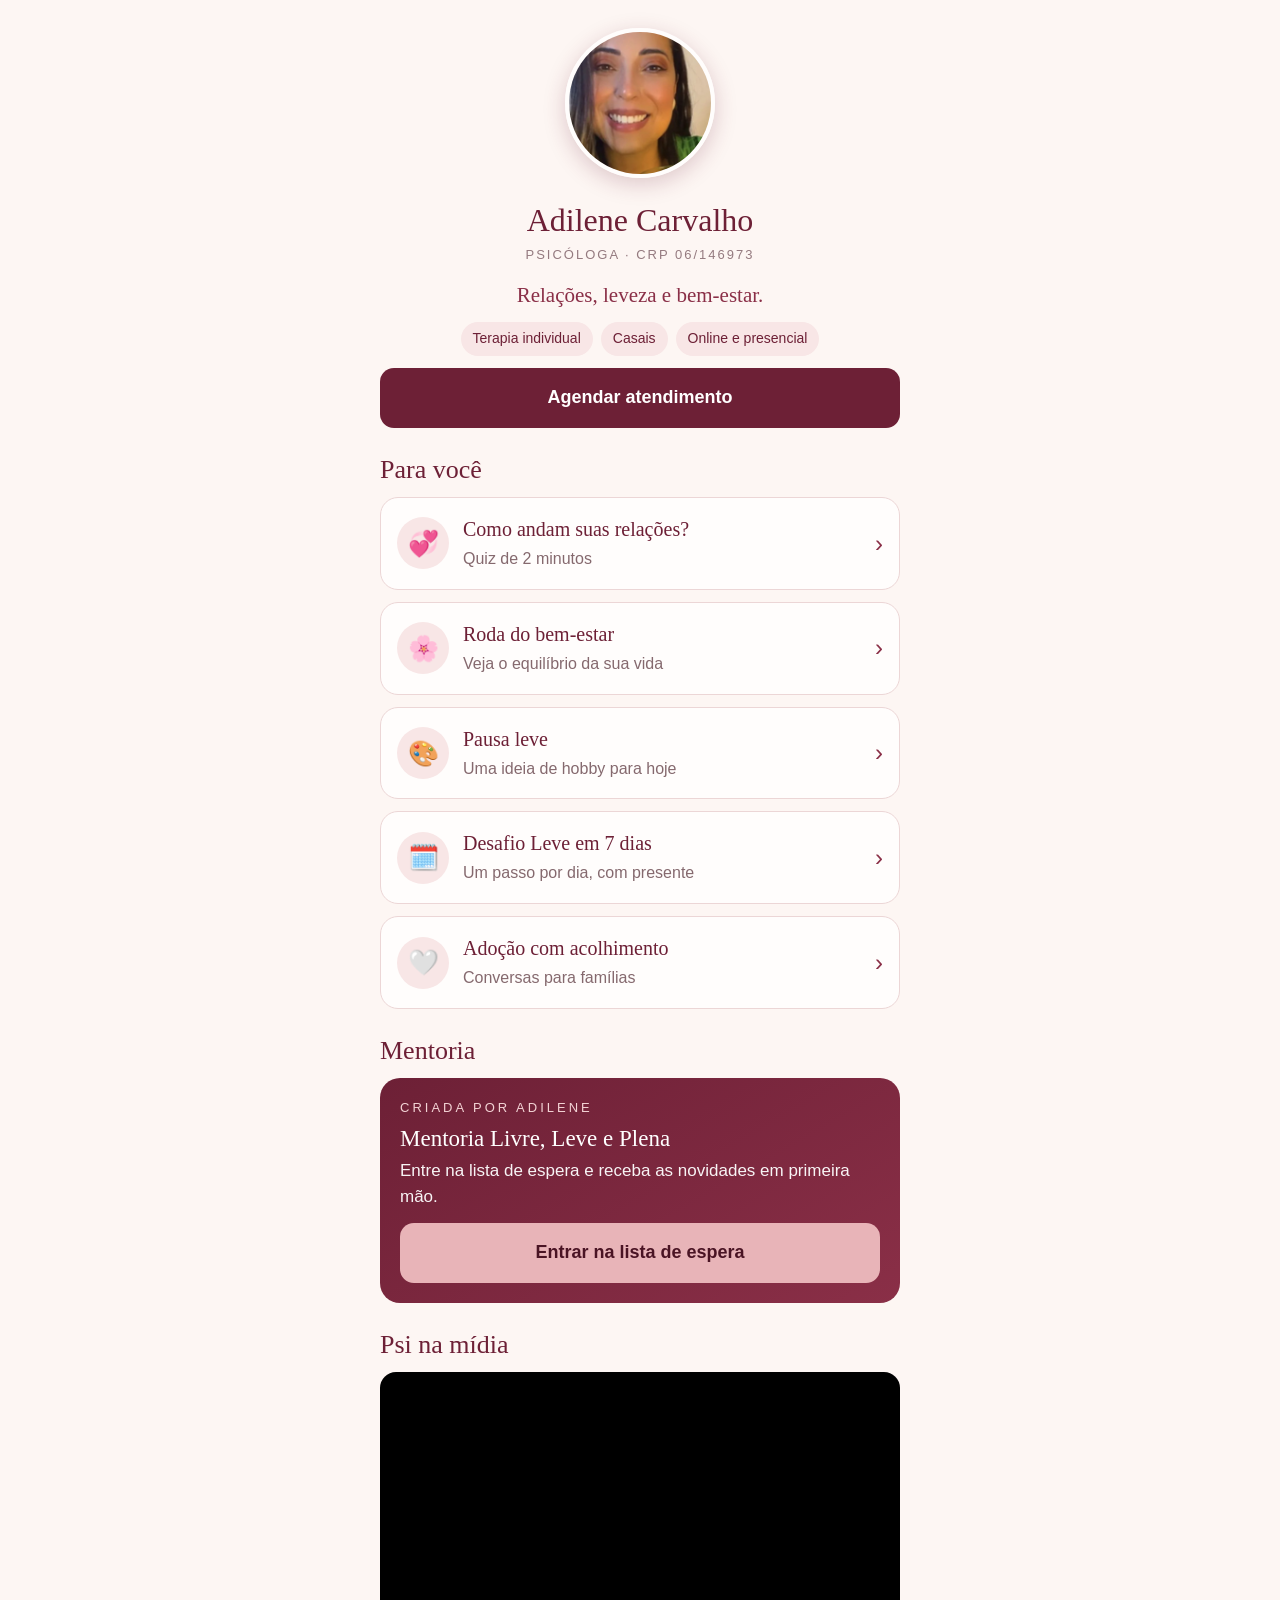
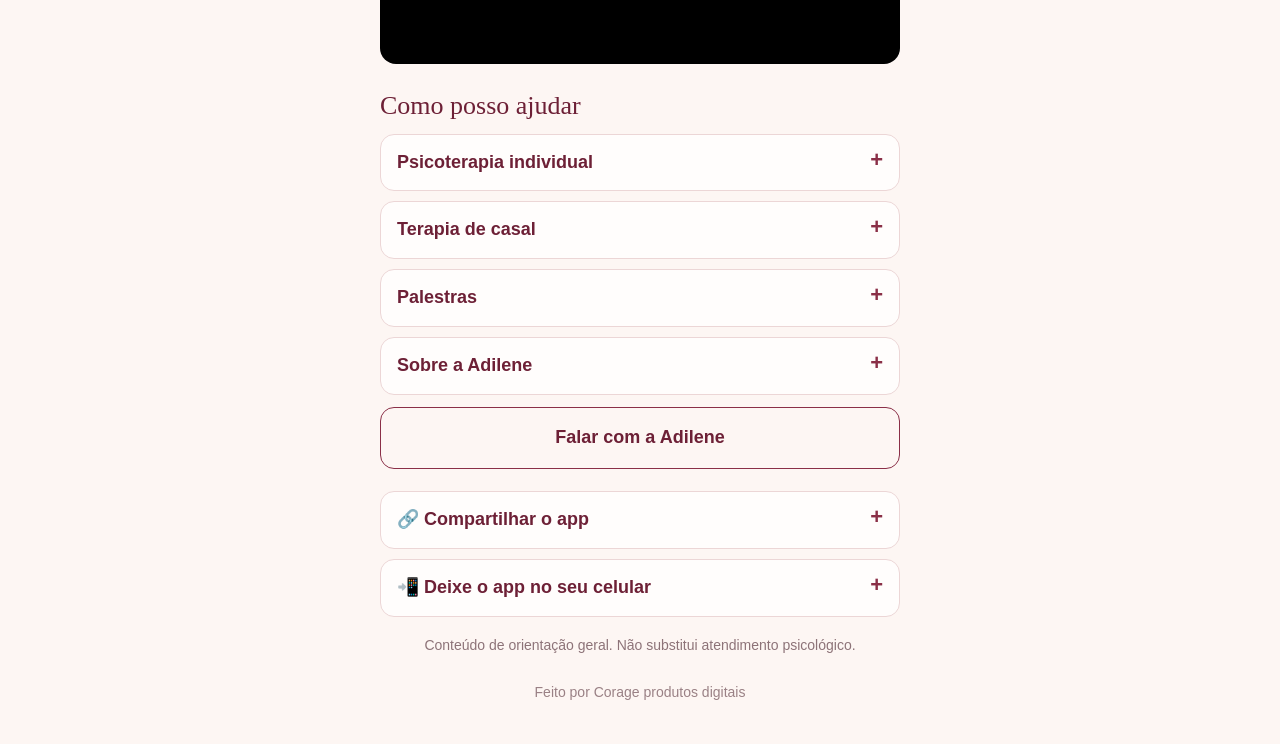
==== index.html @ 8ab8ac07 "App da Adilene Carvalho Co-Authored-By: Claude Sonnet 5.5 <noreply@anthropic.com> Claude-Session: ht" ====
<!doctype html>
<html lang="pt-BR">
<head>
<meta charset="utf-8">
<meta name="viewport" content="width=device-width,initial-scale=1,viewport-fit=cover">
<title>Adilene Carvalho | Psicóloga</title>
<meta name="theme-color" content="#6d2036">
<link rel="manifest" href="manifest.webmanifest">
<link rel="apple-touch-icon" href="icon-180.png">
<meta name="apple-mobile-web-app-capable" content="yes">
<meta name="apple-mobile-web-app-title" content="Adilene Carvalho">
<link rel="stylesheet" href="style.css">
<style>
.hero{text-align:center;padding-top:6px}
.hero img{width:150px;height:150px;border-radius:50%;object-fit:cover;border:4px solid var(--branco);box-shadow:0 6px 22px rgba(109,32,54,.22)}
.hero h1{margin-top:14px}
.hero .crp{font-size:13px;letter-spacing:2px;color:#947a7f;margin-top:6px}
.hero .frase{font-family:Georgia,serif;font-size:21px;color:var(--marsala2);margin:14px 0 6px}
.chips{display:flex;flex-wrap:wrap;gap:8px;justify-content:center;margin:10px 0 4px}
.chips span{background:var(--blush);color:var(--marsala);font-size:14px;padding:6px 12px;border-radius:99px}
h2.t{margin:26px 0 12px}
.destaque{background:linear-gradient(150deg,var(--marsala),var(--marsala2));color:#fff;border-radius:20px;padding:20px;margin-bottom:6px}
.destaque h3{color:#fff;font-size:23px}
.destaque p{font-size:17px;opacity:.95}
.destaque .rotulo{color:var(--rose2)}
.destaque .btn{background:var(--rose);color:#4a1424}
</style>
</head>
<body>
<div class="wrap">
  <div class="hero fade">
    <img src="foto.jpg" alt="Adilene Carvalho">
    <h1>Adilene Carvalho</h1>
    <div class="crp">PSICÓLOGA · CRP 06/146973</div>
    <p class="frase">Relações, leveza e bem-estar.</p>
    <div class="chips"><span>Terapia individual</span><span>Casais</span><span>Online e presencial</span></div>
    <a class="btn" href="cadastro.html?i=Psicoterapia">Agendar atendimento</a>
  </div>

  <h2 class="t">Para você</h2>
  <a class="ferramenta" href="quiz.html"><div class="ico">💞</div><div><b>Como andam suas relações?</b><span>Quiz de 2 minutos</span></div><div class="seta">›</div></a>
  <a class="ferramenta" href="roda.html"><div class="ico">🌸</div><div><b>Roda do bem-estar</b><span>Veja o equilíbrio da sua vida</span></div><div class="seta">›</div></a>
  <a class="ferramenta" href="hobby.html"><div class="ico">🎨</div><div><b>Pausa leve</b><span>Uma ideia de hobby para hoje</span></div><div class="seta">›</div></a>
  <a class="ferramenta" href="desafio.html"><div class="ico">🗓️</div><div><b>Desafio Leve em 7 dias</b><span>Um passo por dia, com presente</span></div><div class="seta">›</div></a>
  <a class="ferramenta" href="adocao.html"><div class="ico">🤍</div><div><b>Adoção com acolhimento</b><span>Conversas para famílias</span></div><div class="seta">›</div></a>

  <h2 class="t">Mentoria</h2>
  <div class="destaque">
    <div class="rotulo">Criada por Adilene</div>
    <h3>Mentoria Livre, Leve e Plena</h3>
    <p>Entre na lista de espera e receba as novidades em primeira mão.</p>
    <a class="btn" href="cadastro.html?i=Mentoria%20Livre%2C%20Leve%20e%20Plena">Entrar na lista de espera</a>
  </div>

  <h2 class="t">Psi na mídia</h2>
  <div style="position:relative;padding-bottom:56.25%;height:0;border-radius:16px;overflow:hidden;background:#000">
    <iframe src="https://www.youtube-nocookie.com/embed/rSHdpKh-drY" title="Psi na mídia" style="position:absolute;inset:0;width:100%;height:100%;border:0" allow="accelerometer; encrypted-media; picture-in-picture" allowfullscreen loading="lazy"></iframe>
  </div>

  <h2 class="t">Como posso ajudar</h2>
  <details><summary>Psicoterapia individual</summary><p>Atendimento online e presencial.</p></details>
  <details><summary>Terapia de casal</summary><p>Um espaço para conversar, se escutar e fortalecer a relação.</p></details>
  <details><summary>Palestras</summary><p>Temas de saúde mental, relações e bem-estar para grupos, igrejas, empresas e eventos.</p></details>
  <details><summary>Sobre a Adilene</summary>
    <p>Psicóloga, criadora e idealizadora da Mentoria Livre, Leve e Plena. Mãe por adoção, psicóloga voluntária e criadora do projeto Saúde Mental para Todos.</p>
  </details>

  <a class="btn claro" href="cadastro.html">Falar com a Adilene</a>

  <details style="margin-top:22px"><summary>🔗 Compartilhar o app</summary>
    <p style="text-align:center">Aponte a câmera do celular para o QR Code.</p>
    <img src="qr.png" alt="QR Code do app" style="width:220px;max-width:100%;display:block;margin:8px auto;border-radius:12px">
    <button class="btn" id="comp">Compartilhar o link</button>
    <a class="btn claro" href="qr.png" download="qr-adilene.png">Baixar o QR Code</a>
  </details>
  <details><summary>📲 Deixe o app no seu celular</summary>
    <p><b>iPhone:</b> abra no Safari, toque em Compartilhar e depois em "Adicionar à Tela de Início".</p>
    <p><b>Android:</b> abra no Chrome, toque nos três pontinhos e depois em "Instalar aplicativo".</p>
  </details>

  <p class="aviso">Conteúdo de orientação geral. Não substitui atendimento psicológico.</p>
  <p class="rodape">Feito por Corage produtos digitais</p>
</div>
<script>
document.getElementById('comp').onclick=function(){var u='https://eve-imagem-e-marca.github.io/Adilene-App/';if(navigator.share){navigator.share({title:'Adilene Carvalho | Psicóloga',url:u}).catch(function(){})}else{try{navigator.clipboard.writeText(u);this.textContent='Link copiado!'}catch(e){prompt('Copie o link:',u)}}};
if('serviceWorker' in navigator){navigator.serviceWorker.register('sw.js').catch(function(){})}
document.querySelectorAll('details').forEach(function(d){d.addEventListener('toggle',function(){if(d.open)document.querySelectorAll('details').forEach(function(o){if(o!==d)o.open=false})})});
</script>
</body>
</html>
---- style.css ----
:root{--marsala:#6d2036;--marsala2:#8a2f47;--rose:#e8b4b8;--rose2:#f3d3d5;--blush:#f8e6e6;--creme:#fdf6f3;--texto:#4a3a3d;--branco:#fffdfc;--linha:#ecd6d6}
*{box-sizing:border-box;margin:0;padding:0}
html{-webkit-text-size-adjust:100%}
body{font-family:-apple-system,"Segoe UI",Roboto,Helvetica,Arial,sans-serif;font-size:18px;line-height:1.55;color:var(--texto);background:var(--creme);min-height:100vh}
h1,h2,h3{font-family:Georgia,"Times New Roman",serif;font-weight:400;color:var(--marsala);line-height:1.2}
h1{font-size:32px}h2{font-size:26px;margin-bottom:10px}h3{font-size:21px;margin-bottom:6px}
.wrap{max-width:560px;margin:0 auto;padding:22px 20px 40px}
.topo{display:flex;align-items:center;gap:12px;margin-bottom:18px}
.topo a.voltar{display:inline-flex;align-items:center;justify-content:center;width:44px;height:44px;border-radius:50%;background:var(--branco);border:1px solid var(--linha);color:var(--marsala);text-decoration:none;font-size:22px}
.topo .nome{font-family:Georgia,serif;color:var(--marsala);font-size:18px}
.rotulo{font-size:13px;letter-spacing:3px;text-transform:uppercase;color:var(--marsala2);margin-bottom:6px}
.card{background:var(--branco);border:1px solid var(--linha);border-radius:18px;padding:20px;margin-bottom:14px}
.btn{display:block;width:100%;text-align:center;text-decoration:none;border:0;cursor:pointer;background:var(--marsala);color:#fff;font-size:18px;font-weight:600;padding:16px 18px;border-radius:14px;margin-top:12px;font-family:inherit}
.btn.claro{background:transparent;color:var(--marsala);border:1.5px solid var(--marsala2)}
.btn.rose{background:var(--rose);color:#4a1424}
.btn:active{transform:scale(.98)}
.ferramenta{display:flex;gap:14px;align-items:center;text-decoration:none;color:inherit;background:var(--branco);border:1px solid var(--linha);border-radius:18px;padding:16px;margin-bottom:12px}
.ferramenta:active{transform:scale(.985)}
.ferramenta .ico{flex:0 0 52px;height:52px;border-radius:50%;background:var(--blush);display:flex;align-items:center;justify-content:center;font-size:25px}
.ferramenta b{display:block;font-family:Georgia,serif;font-weight:400;font-size:20px;color:var(--marsala)}
.ferramenta span{font-size:16px;color:#85696e}
.seta{margin-left:auto;color:var(--marsala2);font-size:24px}
details{background:var(--branco);border:1px solid var(--linha);border-radius:14px;padding:14px 16px;margin-bottom:10px}
summary{cursor:pointer;font-weight:600;color:var(--marsala);list-style:none}
summary::-webkit-details-marker{display:none}
summary::after{content:"+";float:right;color:var(--marsala2);font-size:22px;line-height:1}
details[open] summary::after{content:"–"}
details p,details ul{margin-top:10px;font-size:17px}
details ul{padding-left:20px}
.aviso{font-size:14px;color:#8d7378;margin-top:18px;text-align:center}
.rodape{text-align:center;font-size:14px;color:#9a8185;margin-top:26px}
.barra{height:10px;background:var(--blush);border-radius:99px;overflow:hidden;margin:6px 0 18px}
.barra i{display:block;height:100%;width:0;background:linear-gradient(90deg,var(--rose),var(--marsala2));border-radius:99px;transition:width .4s}
.opcao{display:block;width:100%;text-align:left;background:var(--branco);border:1.5px solid var(--linha);border-radius:14px;padding:15px 16px;margin-bottom:10px;font-size:18px;color:var(--texto);cursor:pointer;font-family:inherit;transition:all .15s}
.opcao:active,.opcao.sel{background:var(--marsala);color:#fff;border-color:var(--marsala)}
.fade{animation:fade .35s ease}
@keyframes fade{from{opacity:0;transform:translateY(8px)}to{opacity:1;transform:none}}
input,select,textarea{width:100%;font-size:18px;font-family:inherit;padding:14px;border:1.5px solid var(--linha);border-radius:12px;background:var(--branco);margin-bottom:12px;color:var(--texto)}
label{font-size:16px;color:var(--marsala);display:block;margin-bottom:4px}
.check{display:flex;gap:10px;align-items:flex-start;font-size:15px;margin:6px 0 4px}
.check input{width:24px;height:24px;margin:2px 0 0}
.toast{position:fixed;left:50%;bottom:28px;transform:translateX(-50%) translateY(30px);background:var(--marsala);color:#fff;padding:14px 22px;border-radius:99px;font-size:17px;opacity:0;transition:all .3s;pointer-events:none;z-index:9;white-space:nowrap}
.toast.on{opacity:1;transform:translateX(-50%)}
h3{margin-bottom:6px}
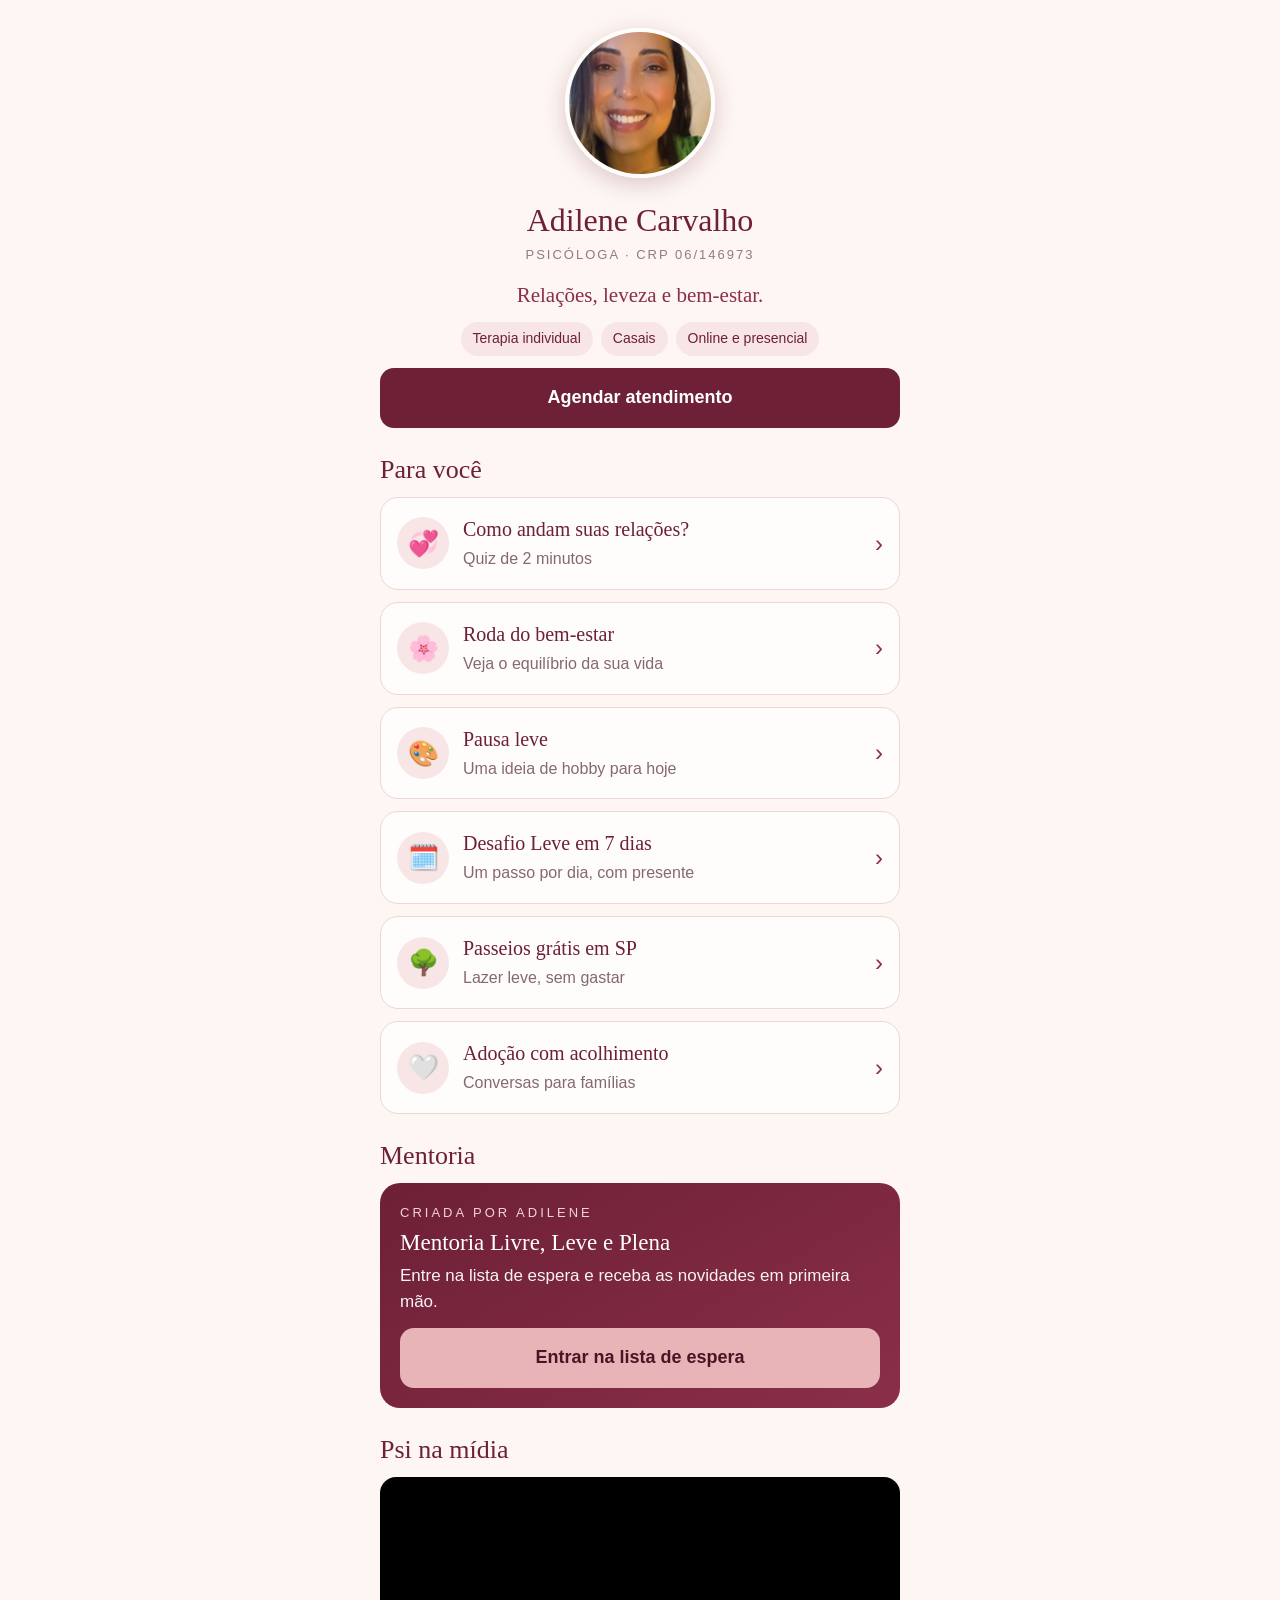
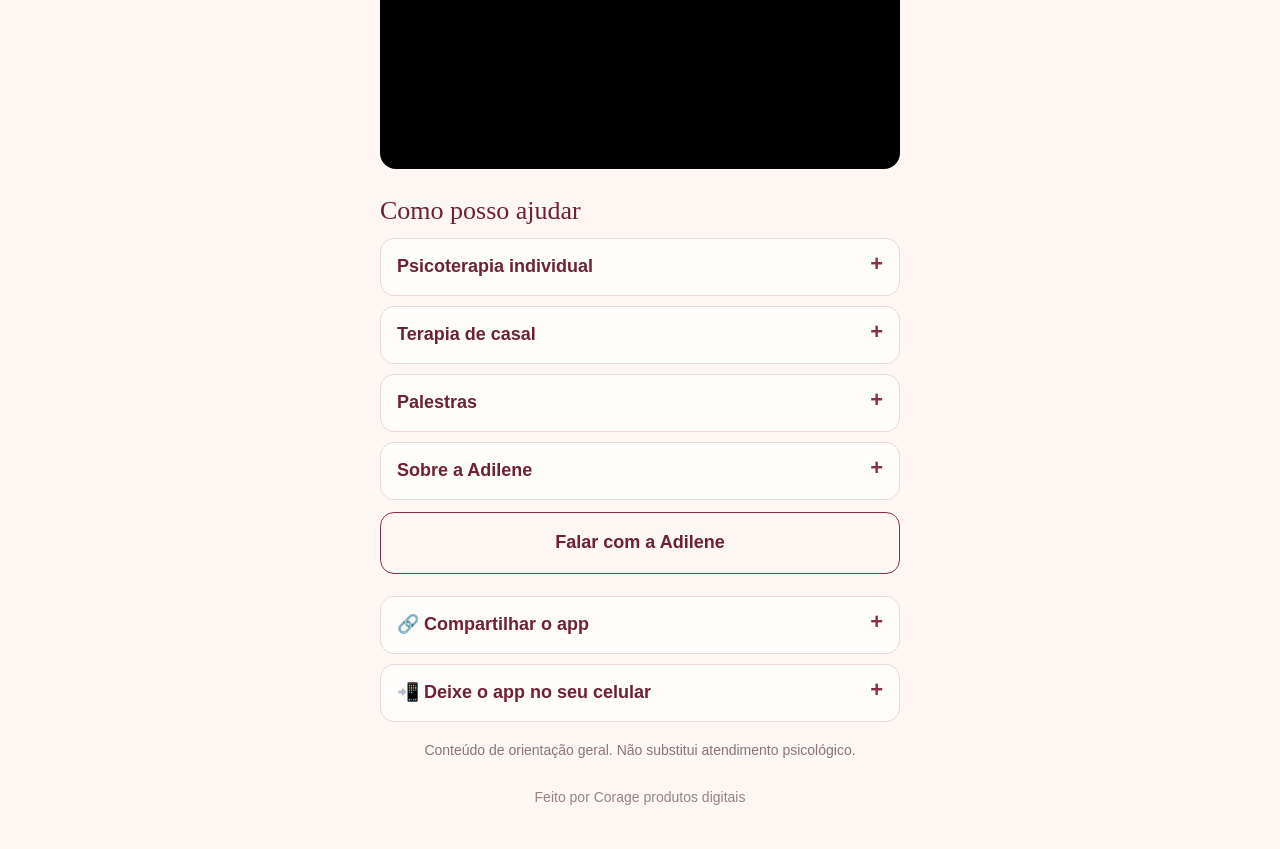
==== commit 391d5376: "Passeios grátis em São Paulo Co-Authored-By: Claude Sonnet 5.5 <noreply@anthropic.com> Claude-Sessio" ====
--- a/index.html
+++ b/index.html
@@ -42,6 +42,7 @@
   <a class="ferramenta" href="roda.html"><div class="ico">🌸</div><div><b>Roda do bem-estar</b><span>Veja o equilíbrio da sua vida</span></div><div class="seta">›</div></a>
   <a class="ferramenta" href="hobby.html"><div class="ico">🎨</div><div><b>Pausa leve</b><span>Uma ideia de hobby para hoje</span></div><div class="seta">›</div></a>
   <a class="ferramenta" href="desafio.html"><div class="ico">🗓️</div><div><b>Desafio Leve em 7 dias</b><span>Um passo por dia, com presente</span></div><div class="seta">›</div></a>
+  <a class="ferramenta" href="passeios.html"><div class="ico">🌳</div><div><b>Passeios grátis em SP</b><span>Lazer leve, sem gastar</span></div><div class="seta">›</div></a>
   <a class="ferramenta" href="adocao.html"><div class="ico">🤍</div><div><b>Adoção com acolhimento</b><span>Conversas para famílias</span></div><div class="seta">›</div></a>
 
   <h2 class="t">Mentoria</h2>
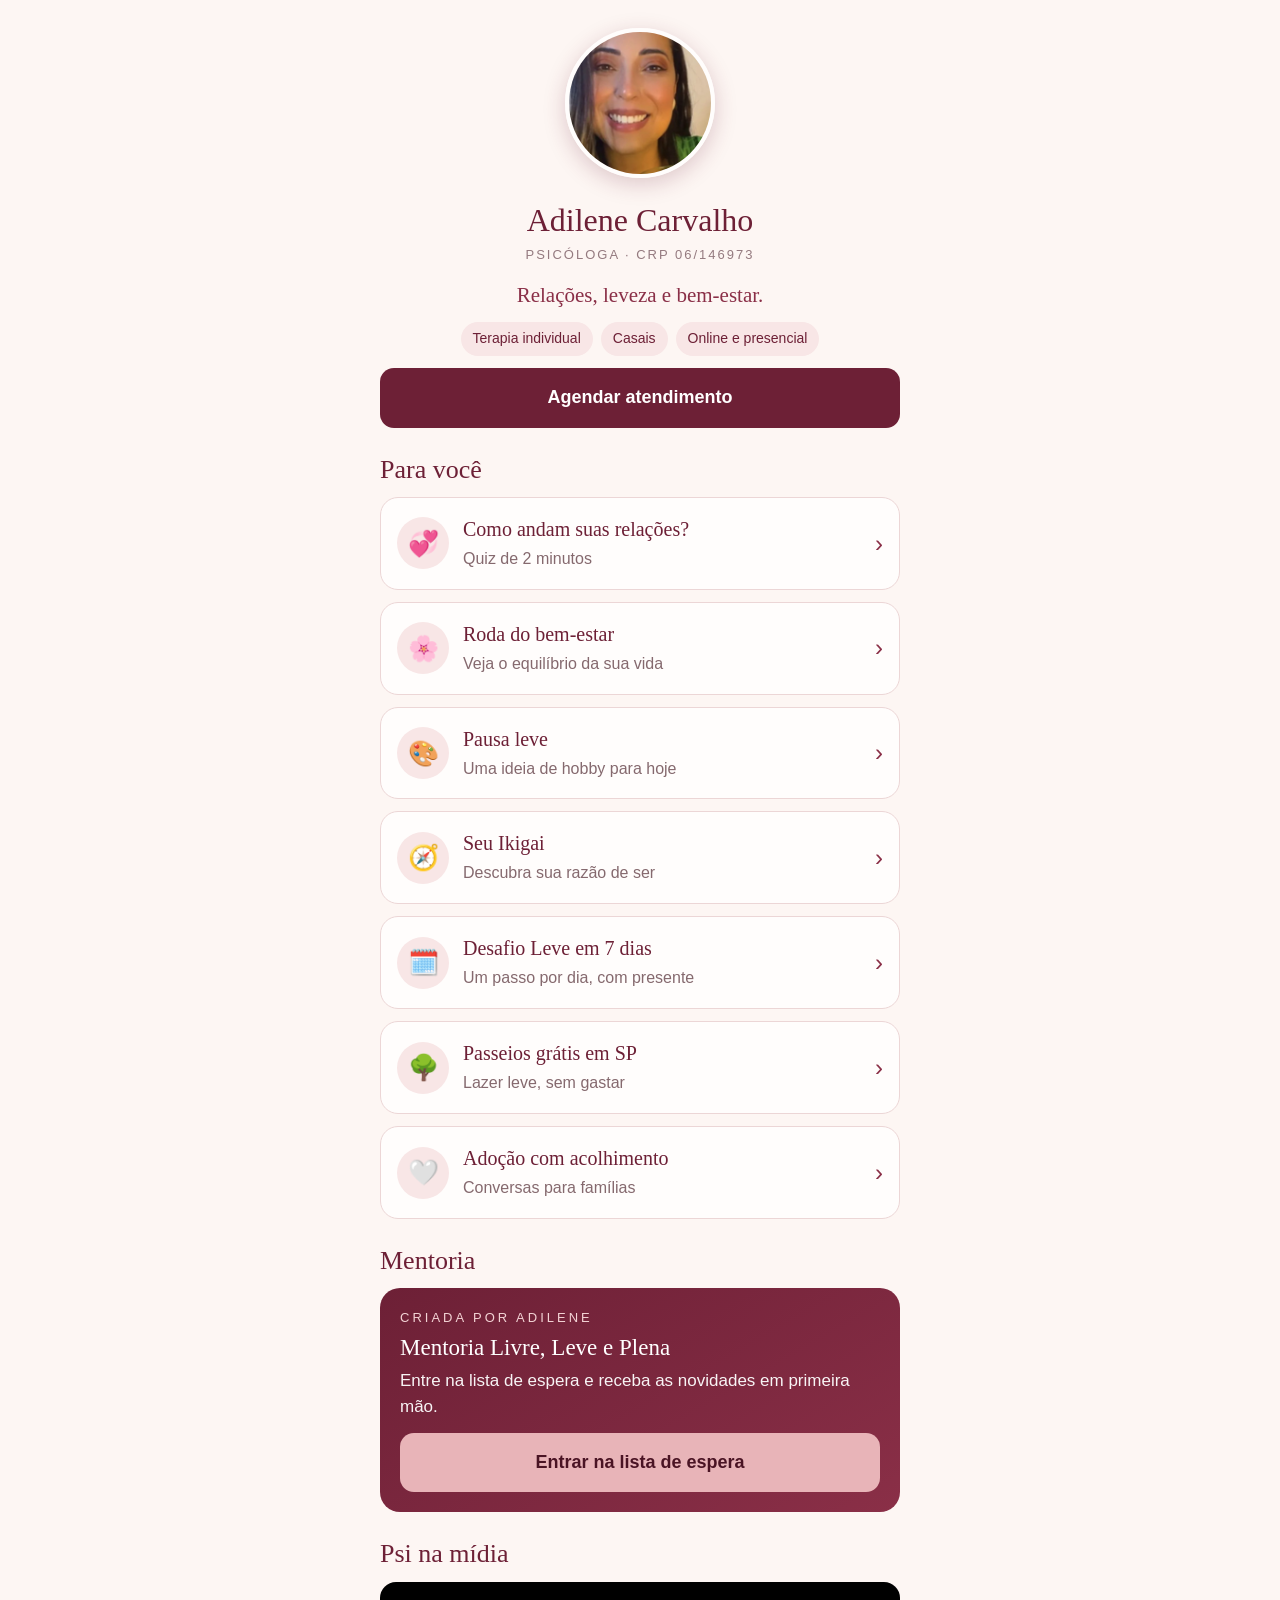
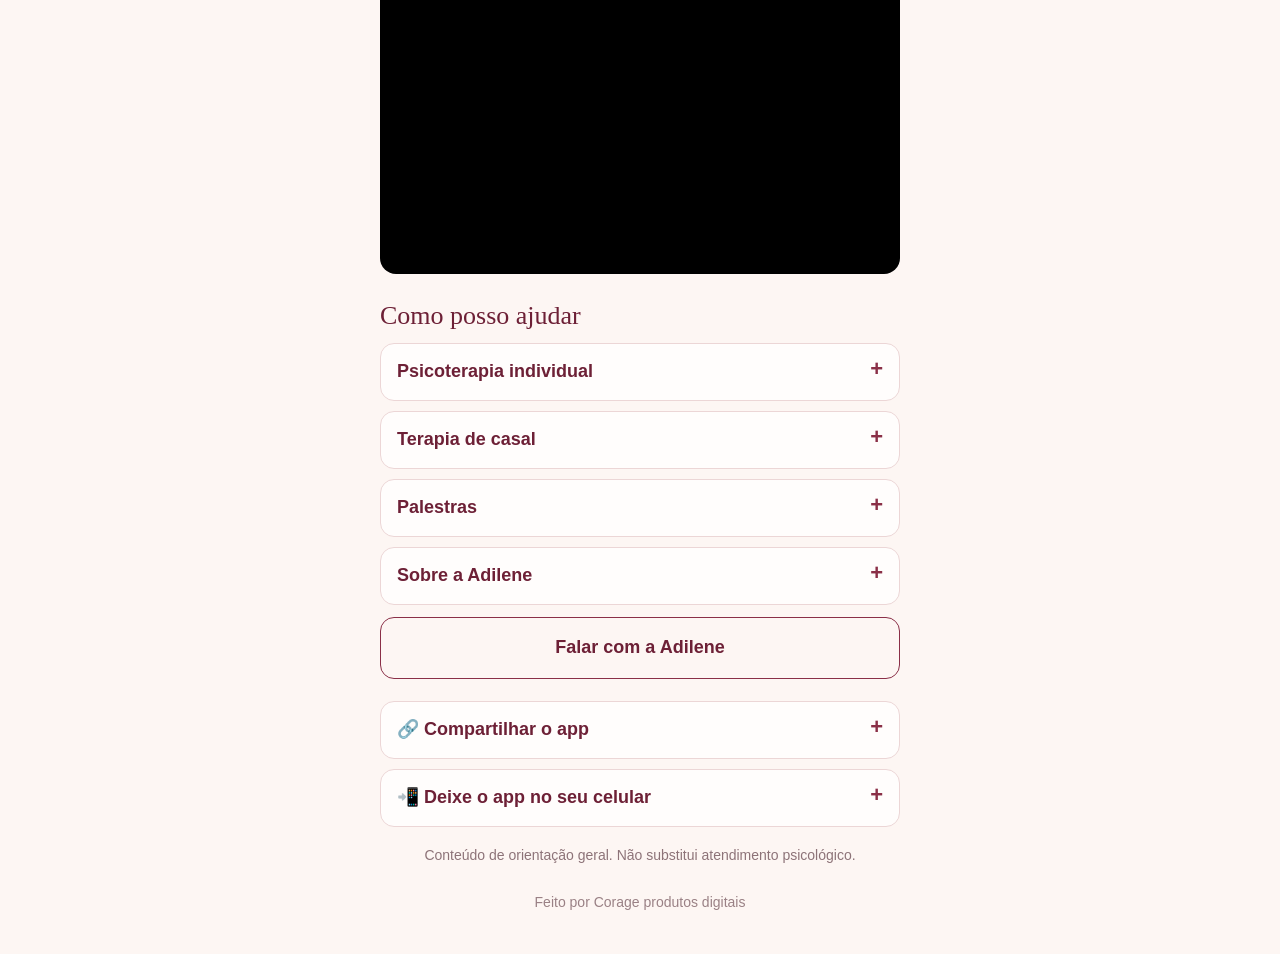
==== commit c82e503e: "Ikigai Co-Authored-By: Claude Sonnet 5.5 <noreply@anthropic.com> Claude-Session: https://claude.ai/c" ====
--- a/index.html
+++ b/index.html
@@ -41,6 +41,7 @@
   <a class="ferramenta" href="quiz.html"><div class="ico">💞</div><div><b>Como andam suas relações?</b><span>Quiz de 2 minutos</span></div><div class="seta">›</div></a>
   <a class="ferramenta" href="roda.html"><div class="ico">🌸</div><div><b>Roda do bem-estar</b><span>Veja o equilíbrio da sua vida</span></div><div class="seta">›</div></a>
   <a class="ferramenta" href="hobby.html"><div class="ico">🎨</div><div><b>Pausa leve</b><span>Uma ideia de hobby para hoje</span></div><div class="seta">›</div></a>
+  <a class="ferramenta" href="ikigai.html"><div class="ico">🧭</div><div><b>Seu Ikigai</b><span>Descubra sua razão de ser</span></div><div class="seta">›</div></a>
   <a class="ferramenta" href="desafio.html"><div class="ico">🗓️</div><div><b>Desafio Leve em 7 dias</b><span>Um passo por dia, com presente</span></div><div class="seta">›</div></a>
   <a class="ferramenta" href="passeios.html"><div class="ico">🌳</div><div><b>Passeios grátis em SP</b><span>Lazer leve, sem gastar</span></div><div class="seta">›</div></a>
   <a class="ferramenta" href="adocao.html"><div class="ico">🤍</div><div><b>Adoção com acolhimento</b><span>Conversas para famílias</span></div><div class="seta">›</div></a>
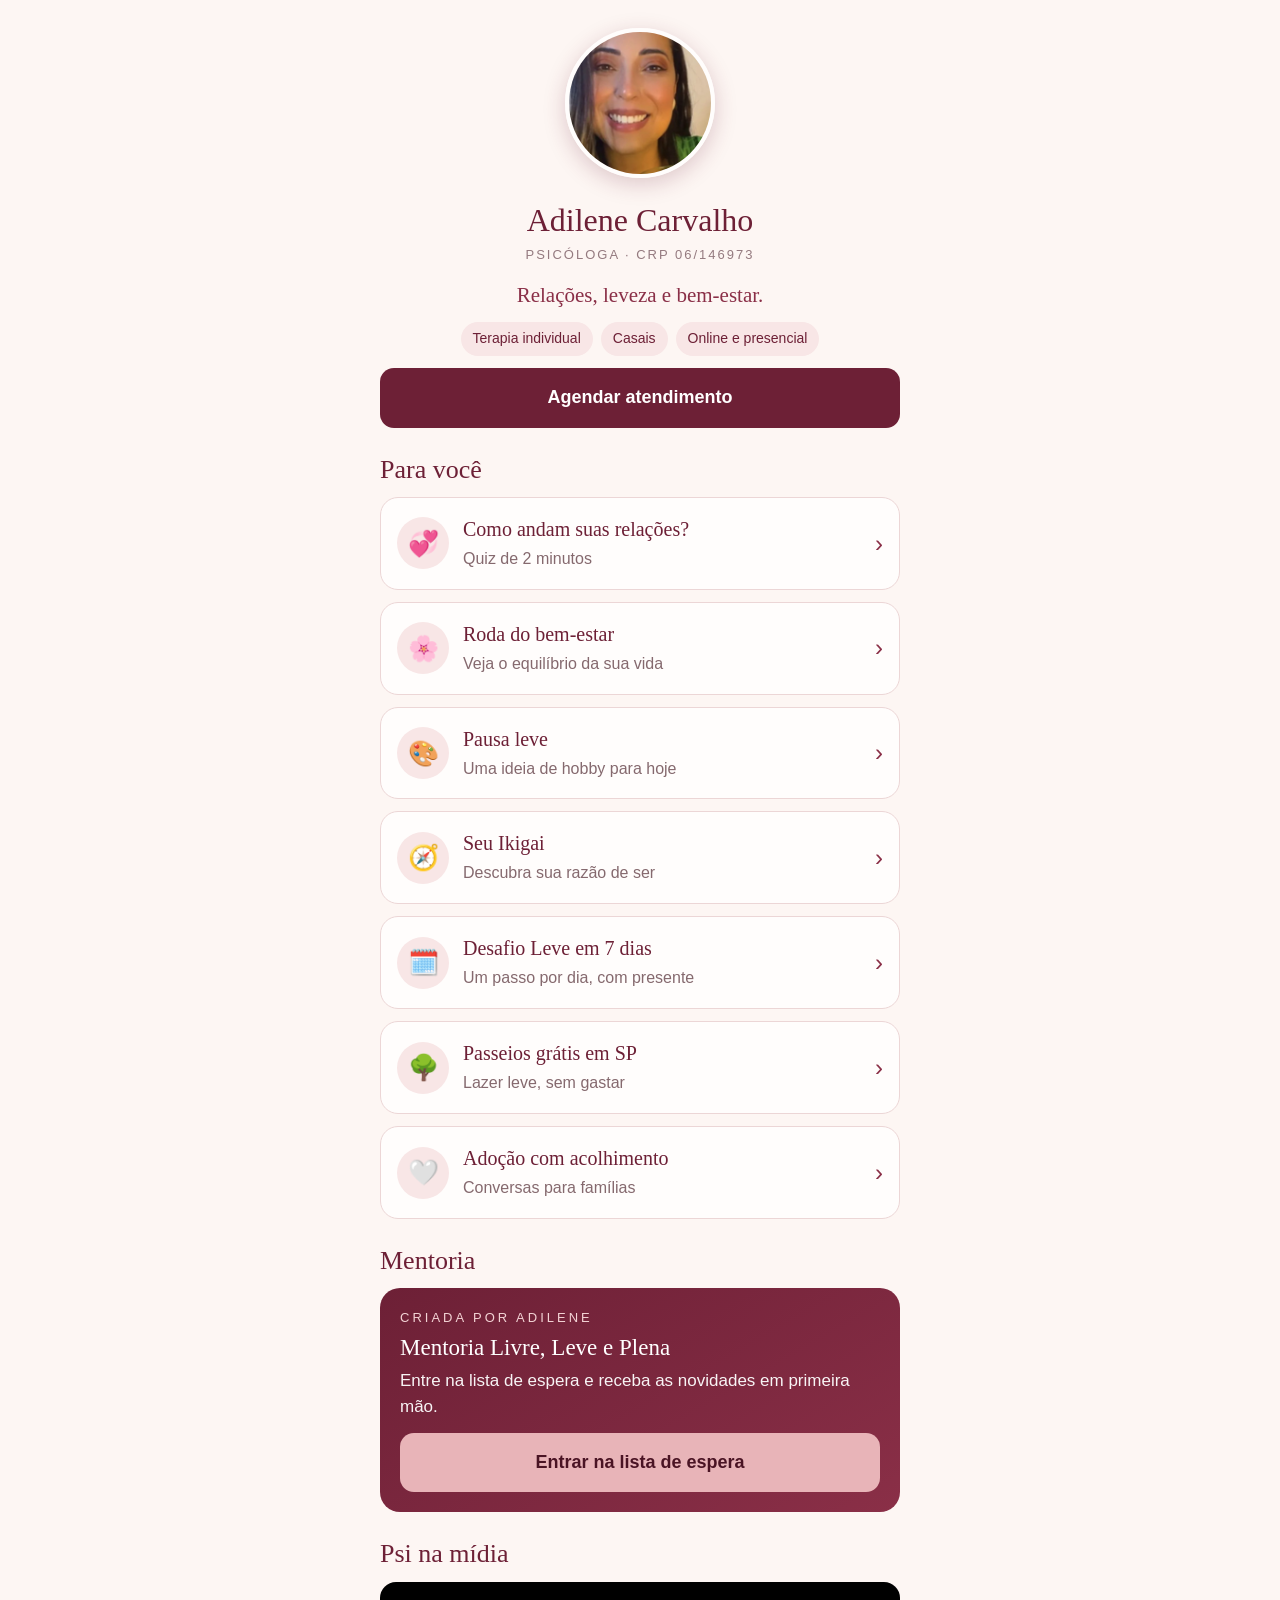
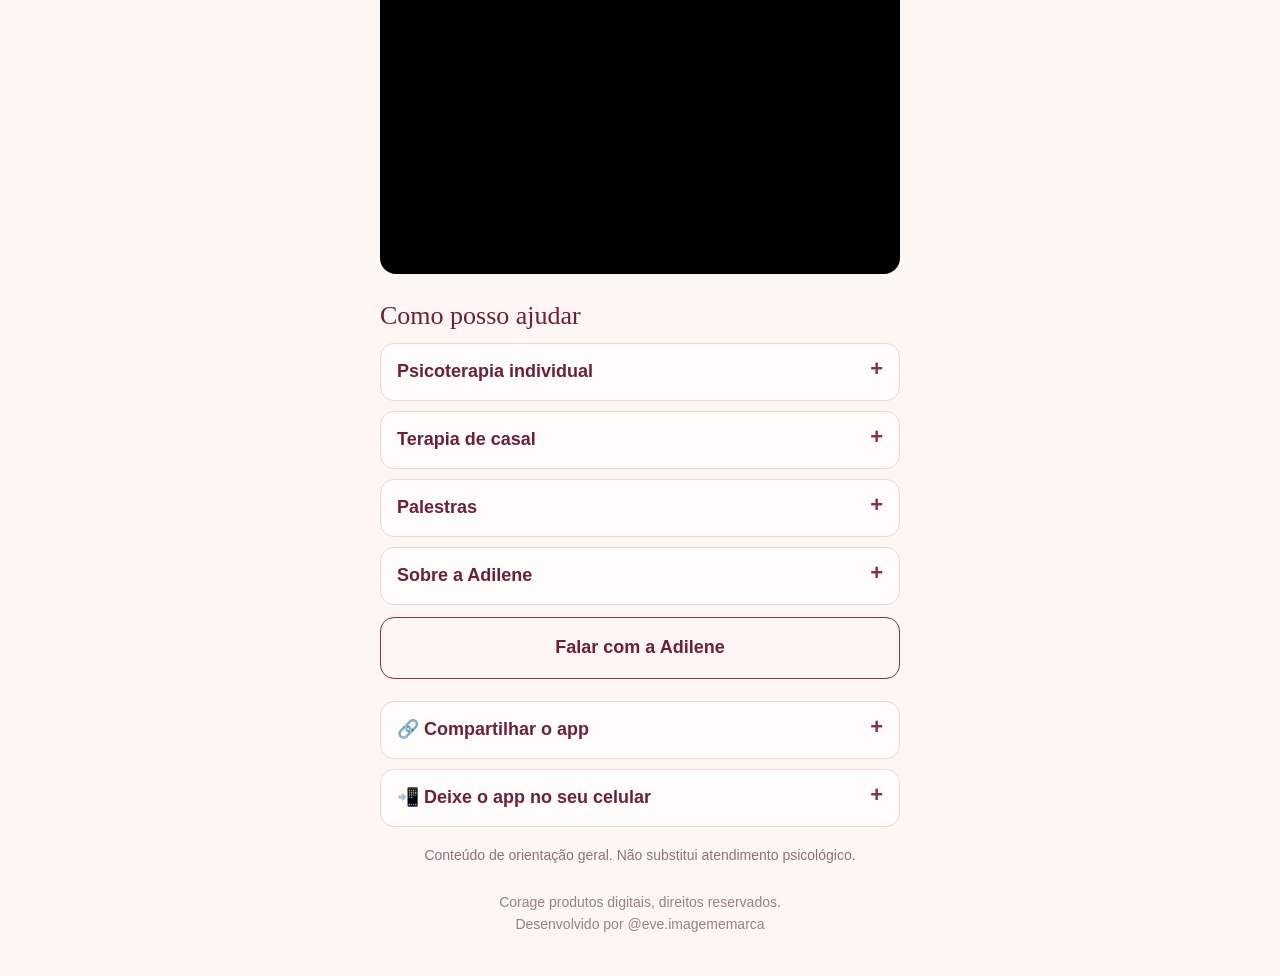
==== commit 2d58db45: "Rodapé: Corage produtos digitais, direitos reservados; desenvolvido por @eve.imagememarca Co-Authore" ====
--- a/index.html
+++ b/index.html
@@ -81,7 +81,7 @@
   </details>
 
   <p class="aviso">Conteúdo de orientação geral. Não substitui atendimento psicológico.</p>
-  <p class="rodape">Feito por Corage produtos digitais</p>
+  <p class="rodape">Corage produtos digitais, direitos reservados.<br>Desenvolvido por @eve.imagememarca</p>
 </div>
 <script>
 document.getElementById('comp').onclick=function(){var u='https://eve-imagem-e-marca.github.io/Adilene-App/';if(navigator.share){navigator.share({title:'Adilene Carvalho | Psicóloga',url:u}).catch(function(){})}else{try{navigator.clipboard.writeText(u);this.textContent='Link copiado!'}catch(e){prompt('Copie o link:',u)}}};
